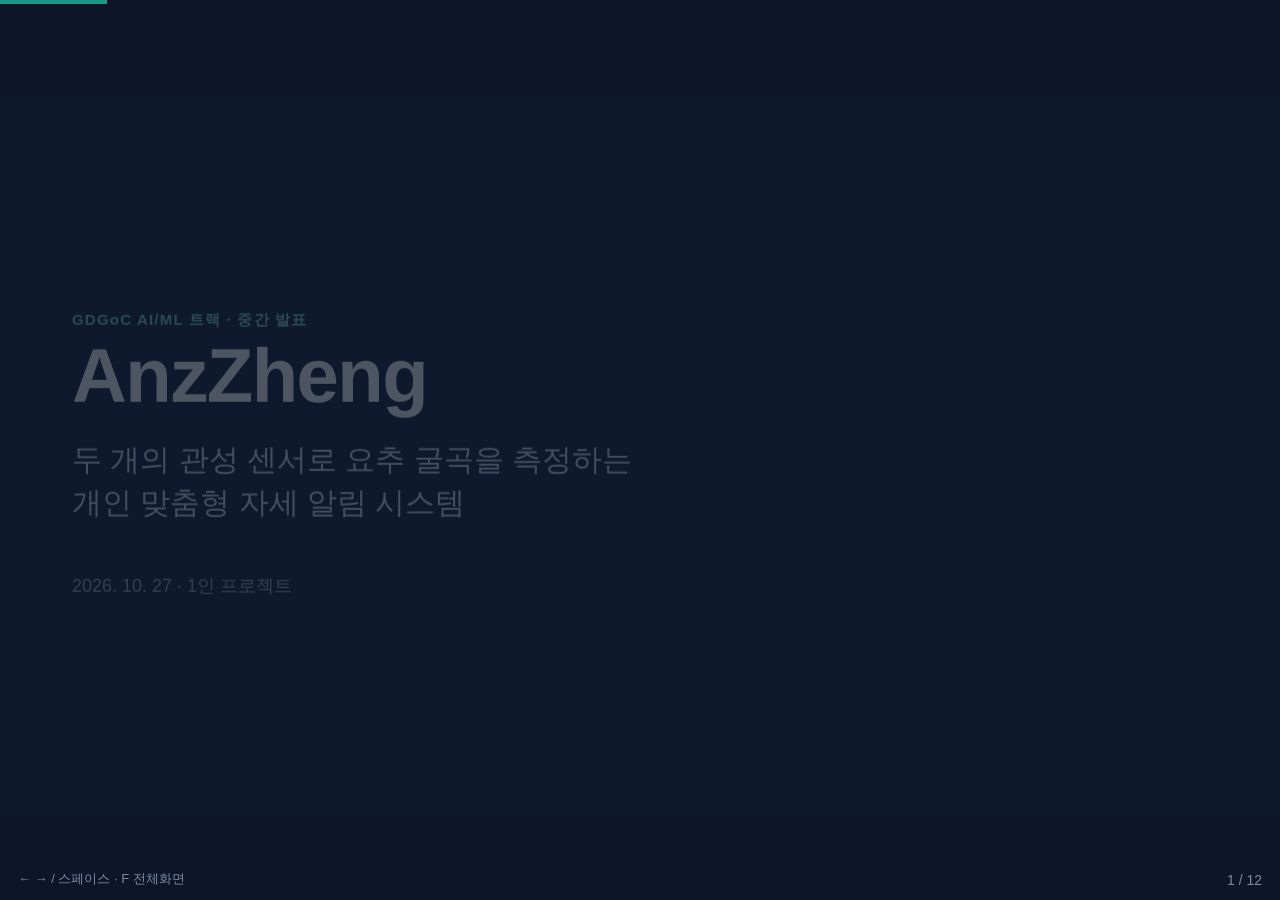
==== index.html @ 236f28cf "AnzZheng: 코드, 발표 페이지(index.html) Co-Authored-By: Claude Sonnet 5.5 <noreply@anthropic.com>" ====
<!doctype html>
<html lang="ko">
<head>
<meta charset="utf-8">
<meta http-equiv="refresh" content="0; url=html/presentation.html">
<title>AnzZheng</title>
</head>
<body><a href="html/presentation.html">AnzZheng 발표 페이지로 이동</a></body>
</html>
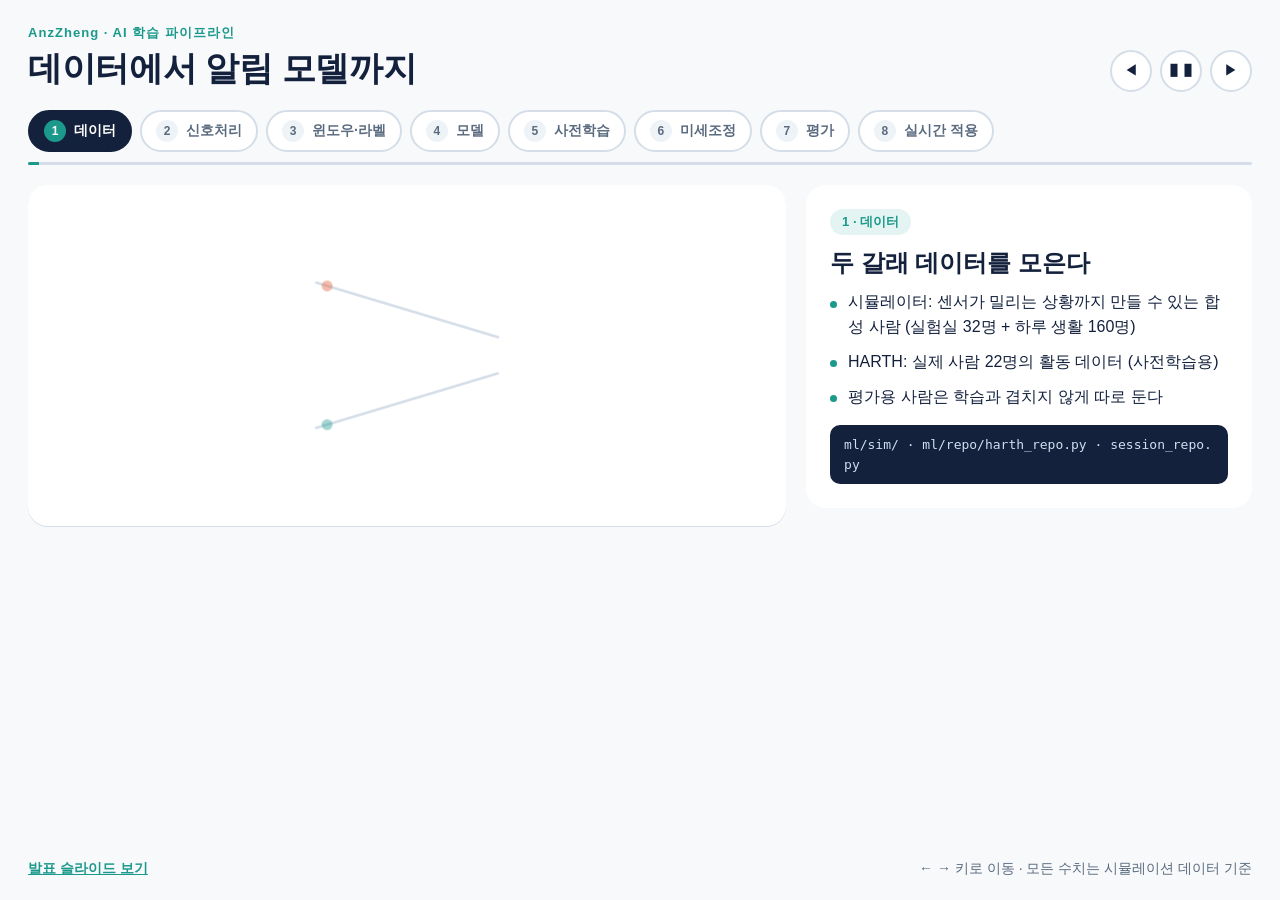
==== commit 11c0a69e: "AI 학습 파이프라인 인터랙티브 페이지 추가, index를 파이프라인으로 연결 Co-Authored-By: Claude Sonnet 5.5 <noreply@anthropic.com" ====
--- a/index.html
+++ b/index.html
@@ -2,8 +2,8 @@
 <html lang="ko">
 <head>
 <meta charset="utf-8">
-<meta http-equiv="refresh" content="0; url=html/presentation.html">
+<meta http-equiv="refresh" content="0; url=html/pipeline.html">
 <title>AnzZheng</title>
 </head>
-<body><a href="html/presentation.html">AnzZheng 발표 페이지로 이동</a></body>
+<body><a href="html/pipeline.html">AnzZheng AI 학습 파이프라인으로 이동</a></body>
 </html>
